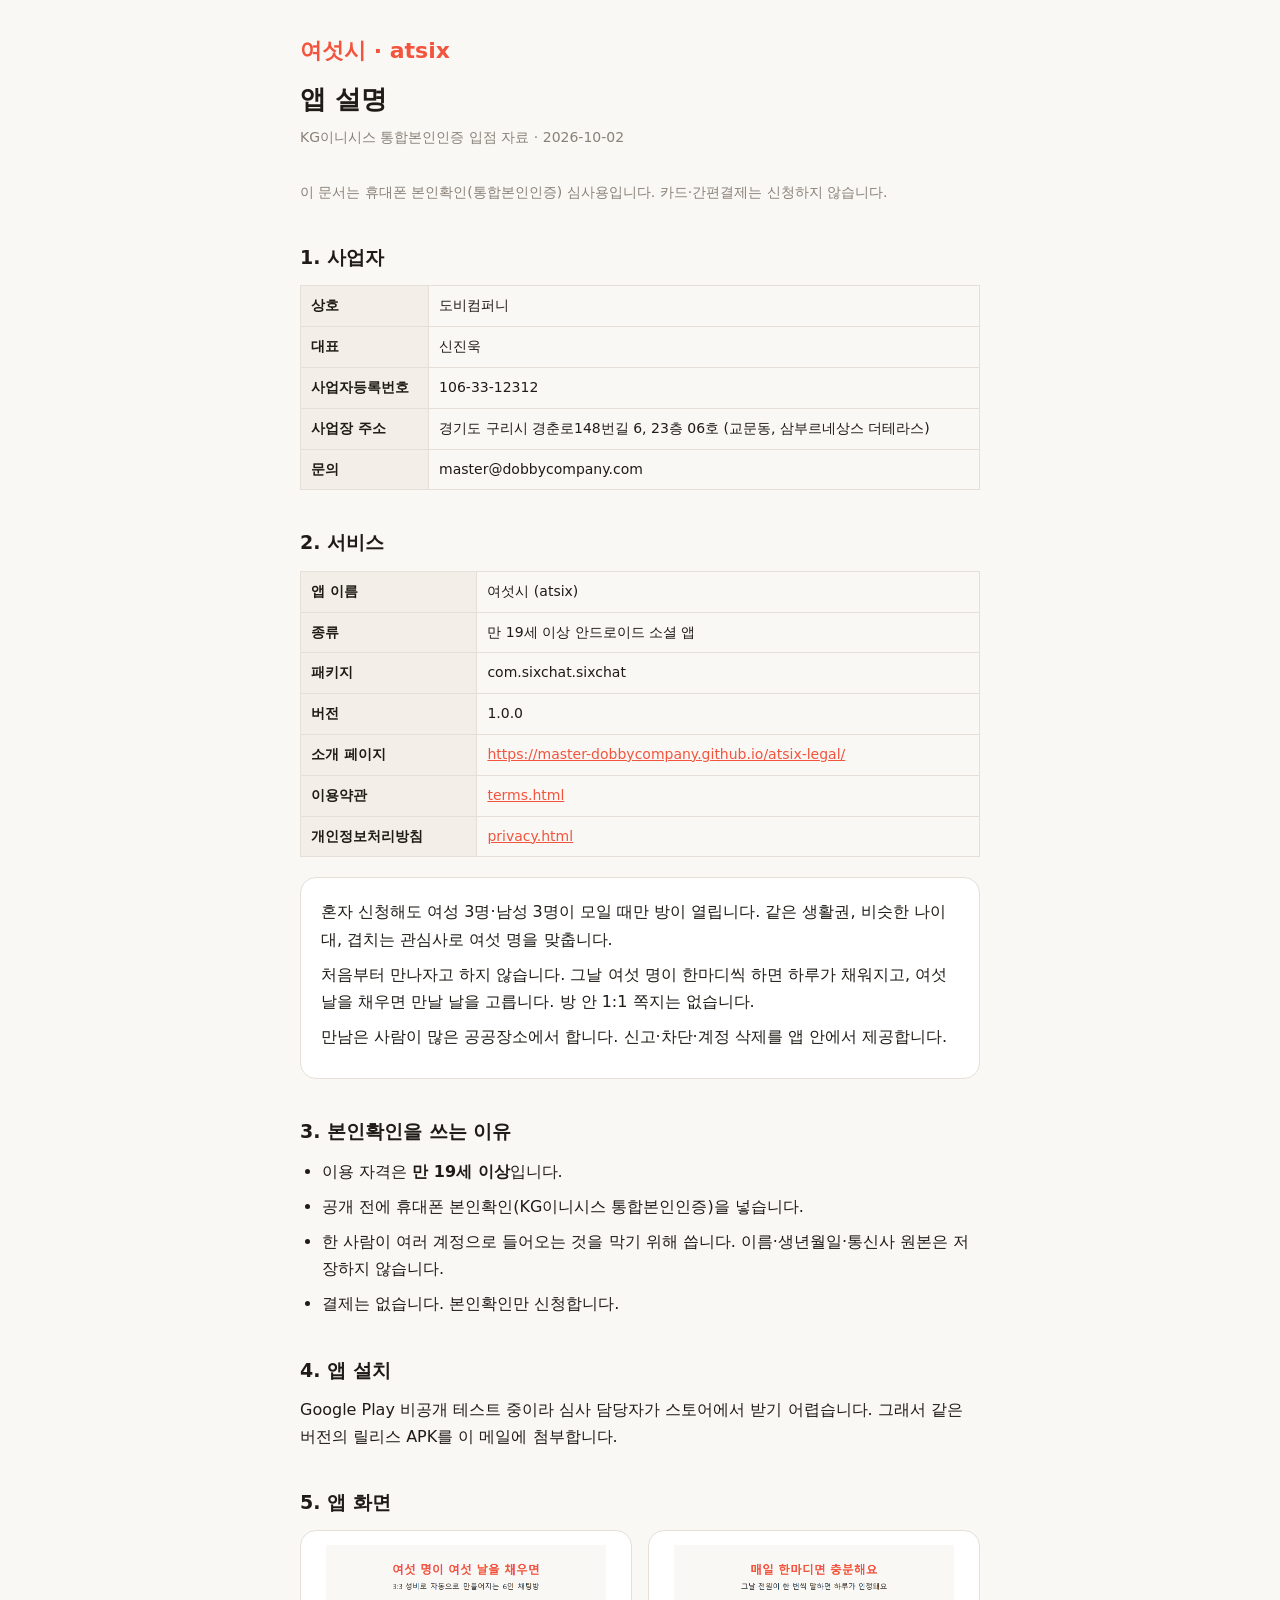
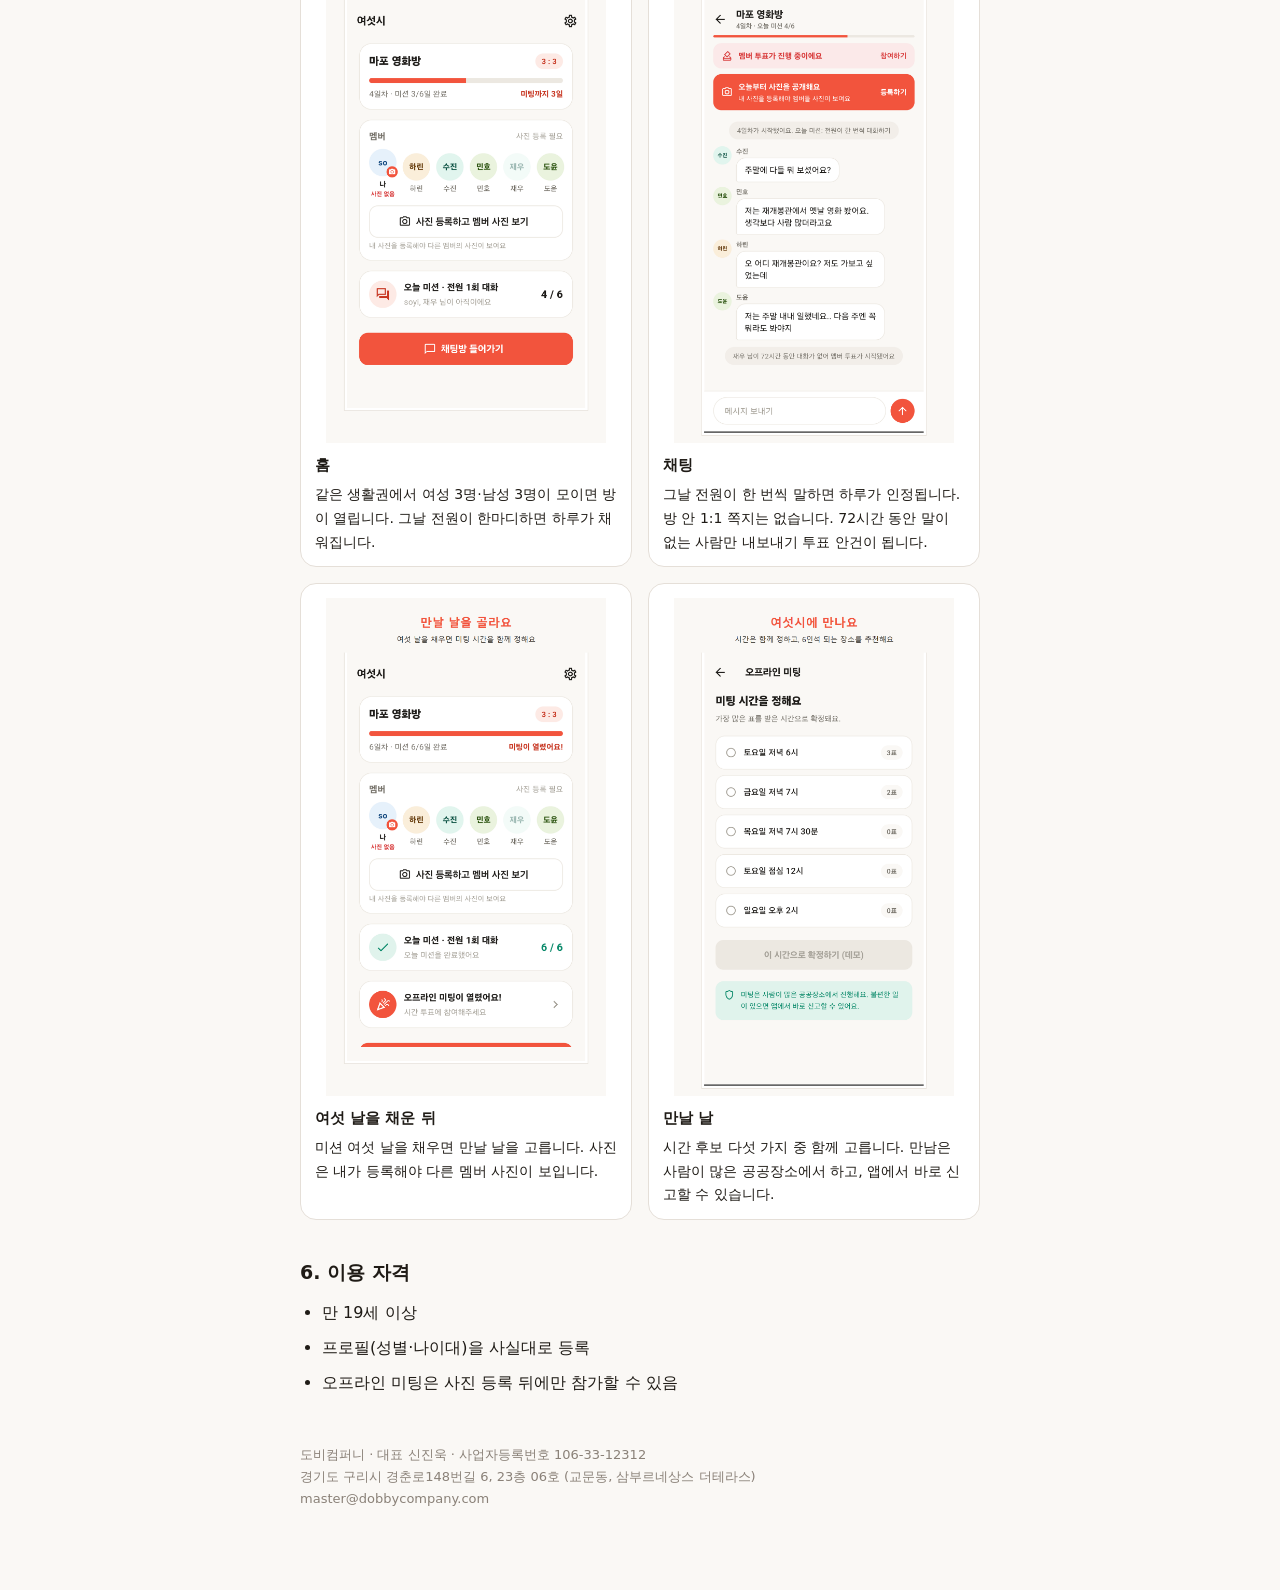
==== app.html @ fb7c488b "심사용 앱 설명 페이지를 넣는다" ====
<!DOCTYPE html>
<html lang="ko">
<head>
<meta charset="utf-8">
<meta name="viewport" content="width=device-width, initial-scale=1">
<title>여섯시 앱 설명 · 도비컴퍼니</title>
<link rel="stylesheet" href="assets/legal.css">
<style>
  .note { font-size: 14px; color: #8A8178; margin-bottom: 16px; }
  @media print {
    body { background: #fff; }
    .wrap { max-width: none; padding: 12px 16px 24px; }
    figure.shot { break-inside: avoid; }
    a { color: #1F1B16; text-decoration: none; }
  }
</style>
</head>
<body>
<div class="wrap">
  <header class="site">
    <a class="brand" href="index.html">여섯시 · atsix</a>
    <h1>앱 설명</h1>
    <p class="meta">KG이니시스 통합본인인증 입점 자료 · 2026-10-02</p>
  </header>

  <p class="note">이 문서는 휴대폰 본인확인(통합본인인증) 심사용입니다. 카드·간편결제는 신청하지 않습니다.</p>

  <h2>1. 사업자</h2>
  <table>
    <tr><th>상호</th><td>도비컴퍼니</td></tr>
    <tr><th>대표</th><td>신진욱</td></tr>
    <tr><th>사업자등록번호</th><td>106-33-12312</td></tr>
    <tr><th>사업장 주소</th><td>경기도 구리시 경춘로148번길 6, 23층 06호 (교문동, 삼부르네상스 더테라스)</td></tr>
    <tr><th>문의</th><td>master@dobbycompany.com</td></tr>
  </table>

  <h2>2. 서비스</h2>
  <table>
    <tr><th>앱 이름</th><td>여섯시 (atsix)</td></tr>
    <tr><th>종류</th><td>만 19세 이상 안드로이드 소셜 앱</td></tr>
    <tr><th>패키지</th><td>com.sixchat.sixchat</td></tr>
    <tr><th>버전</th><td>1.0.0</td></tr>
    <tr><th>소개 페이지</th><td><a href="https://master-dobbycompany.github.io/atsix-legal/">https://master-dobbycompany.github.io/atsix-legal/</a></td></tr>
    <tr><th>이용약관</th><td><a href="https://master-dobbycompany.github.io/atsix-legal/terms.html">terms.html</a></td></tr>
    <tr><th>개인정보처리방침</th><td><a href="https://master-dobbycompany.github.io/atsix-legal/privacy.html">privacy.html</a></td></tr>
  </table>

  <div class="card">
    <p>혼자 신청해도 여성 3명·남성 3명이 모일 때만 방이 열립니다.
    같은 생활권, 비슷한 나이대, 겹치는 관심사로 여섯 명을 맞춥니다.</p>
    <p>처음부터 만나자고 하지 않습니다. 그날 여섯 명이 한마디씩 하면 하루가 채워지고,
    여섯 날을 채우면 만날 날을 고릅니다. 방 안 1:1 쪽지는 없습니다.</p>
    <p>만남은 사람이 많은 공공장소에서 합니다. 신고·차단·계정 삭제를 앱 안에서 제공합니다.</p>
  </div>

  <h2>3. 본인확인을 쓰는 이유</h2>
  <ul>
    <li>이용 자격은 <strong>만 19세 이상</strong>입니다.</li>
    <li>공개 전에 휴대폰 본인확인(KG이니시스 통합본인인증)을 넣습니다.</li>
    <li>한 사람이 여러 계정으로 들어오는 것을 막기 위해 씁니다. 이름·생년월일·통신사 원본은 저장하지 않습니다.</li>
    <li>결제는 없습니다. 본인확인만 신청합니다.</li>
  </ul>

  <h2>4. 앱 설치</h2>
  <p>Google Play 비공개 테스트 중이라 심사 담당자가 스토어에서 받기 어렵습니다.
  그래서 같은 버전의 릴리스 APK를 이 메일에 첨부합니다.</p>

  <h2>5. 앱 화면</h2>
  <div class="shots">
    <figure class="shot">
      <img src="assets/screens/screenshot_1.png" width="280" height="498" alt="홈. 3대3 여섯 명 방과 그날 미션 진행">
      <figcaption>
        <strong>홈</strong>
        같은 생활권에서 여성 3명·남성 3명이 모이면 방이 열립니다. 그날 전원이 한마디하면 하루가 채워집니다.
      </figcaption>
    </figure>
    <figure class="shot">
      <img src="assets/screens/screenshot_2.png" width="280" height="498" alt="채팅방. 전원 한마디 미션과 대화">
      <figcaption>
        <strong>채팅</strong>
        그날 전원이 한 번씩 말하면 하루가 인정됩니다. 방 안 1:1 쪽지는 없습니다. 72시간 동안 말이 없는 사람만 내보내기 투표 안건이 됩니다.
      </figcaption>
    </figure>
    <figure class="shot">
      <img src="assets/screens/screenshot_3.png" width="280" height="498" alt="홈. 여섯 날 완료 뒤 오프라인 미팅 안내">
      <figcaption>
        <strong>여섯 날을 채운 뒤</strong>
        미션 여섯 날을 채우면 만날 날을 고릅니다. 사진은 내가 등록해야 다른 멤버 사진이 보입니다.
      </figcaption>
    </figure>
    <figure class="shot">
      <img src="assets/screens/screenshot_4.png" width="280" height="498" alt="미팅 시간 후보를 고르는 화면">
      <figcaption>
        <strong>만날 날</strong>
        시간 후보 다섯 가지 중 함께 고릅니다. 만남은 사람이 많은 공공장소에서 하고, 앱에서 바로 신고할 수 있습니다.
      </figcaption>
    </figure>
  </div>

  <h2>6. 이용 자격</h2>
  <ul>
    <li>만 19세 이상</li>
    <li>프로필(성별·나이대)을 사실대로 등록</li>
    <li>오프라인 미팅은 사진 등록 뒤에만 참가할 수 있음</li>
  </ul>

  <footer>
    도비컴퍼니 · 대표 신진욱 · 사업자등록번호 106-33-12312<br>
    경기도 구리시 경춘로148번길 6, 23층 06호 (교문동, 삼부르네상스 더테라스)<br>
    master@dobbycompany.com
  </footer>
</div>
</body>
</html>
---- assets/legal.css ----
/* 여섯시 약관 페이지 공통 스타일. 기능 우선 — 읽기 편한 문서면 충분하다. */
* { margin: 0; padding: 0; box-sizing: border-box; }
body {
  font-family: "Apple SD Gothic Neo", "Pretendard", "Noto Sans KR", system-ui, sans-serif;
  background: #FAF8F5;
  color: #1F1B16;
  line-height: 1.7;
  font-size: 16px;
}
.wrap { max-width: 720px; margin: 0 auto; padding: 32px 20px 80px; }
header.site { margin-bottom: 32px; }
header.site .brand { font-size: 22px; font-weight: 800; color: #F2543D; text-decoration: none; }
header.site .brand:hover { text-decoration: underline; }
h1 { font-size: 26px; font-weight: 800; margin: 8px 0 4px; }
.meta { font-size: 14px; color: #8A8178; margin-bottom: 28px; }
h2 { font-size: 19px; font-weight: 800; margin: 36px 0 10px; }
h3 { font-size: 16px; font-weight: 700; margin: 24px 0 8px; }
p, li { margin-bottom: 8px; }
ul, ol { padding-left: 22px; margin-bottom: 12px; }
table { width: 100%; border-collapse: collapse; margin: 12px 0 20px; font-size: 14px; }
th, td { border: 1px solid #E5DFD8; padding: 8px 10px; text-align: left; vertical-align: top; }
th { background: #F3EEE8; font-weight: 700; }
.card {
  background: #FFFFFF; border: 1px solid #E5DFD8; border-radius: 16px;
  padding: 20px; margin-bottom: 16px;
}
a { color: #F2543D; }
.todo {
  background: #FFF3CD; border: 1px dashed #D4A017; border-radius: 6px;
  padding: 0 6px; font-weight: 700; color: #8a6d00;
}
footer { margin-top: 48px; font-size: 13px; color: #8A8178; }
nav.docs a { display: block; font-size: 17px; font-weight: 700; margin-bottom: 6px; }
.shots {
  display: grid;
  grid-template-columns: 1fr 1fr;
  gap: 16px;
  margin: 12px 0 8px;
}
figure.shot {
  background: #FFFFFF;
  border: 1px solid #E5DFD8;
  border-radius: 16px;
  padding: 14px 14px 12px;
  margin: 0;
}
figure.shot img {
  width: 100%;
  max-width: 280px;
  display: block;
  margin: 0 auto;
}
figure.shot figcaption {
  margin-top: 10px;
  font-size: 14px;
  color: #1F1B16;
}
figure.shot figcaption strong {
  display: block;
  font-size: 15px;
  font-weight: 800;
  margin-bottom: 4px;
}
@media (max-width: 560px) {
  .shots { grid-template-columns: 1fr; }
}
@media (max-width: 480px) { body { font-size: 15px; } h1 { font-size: 22px; } }
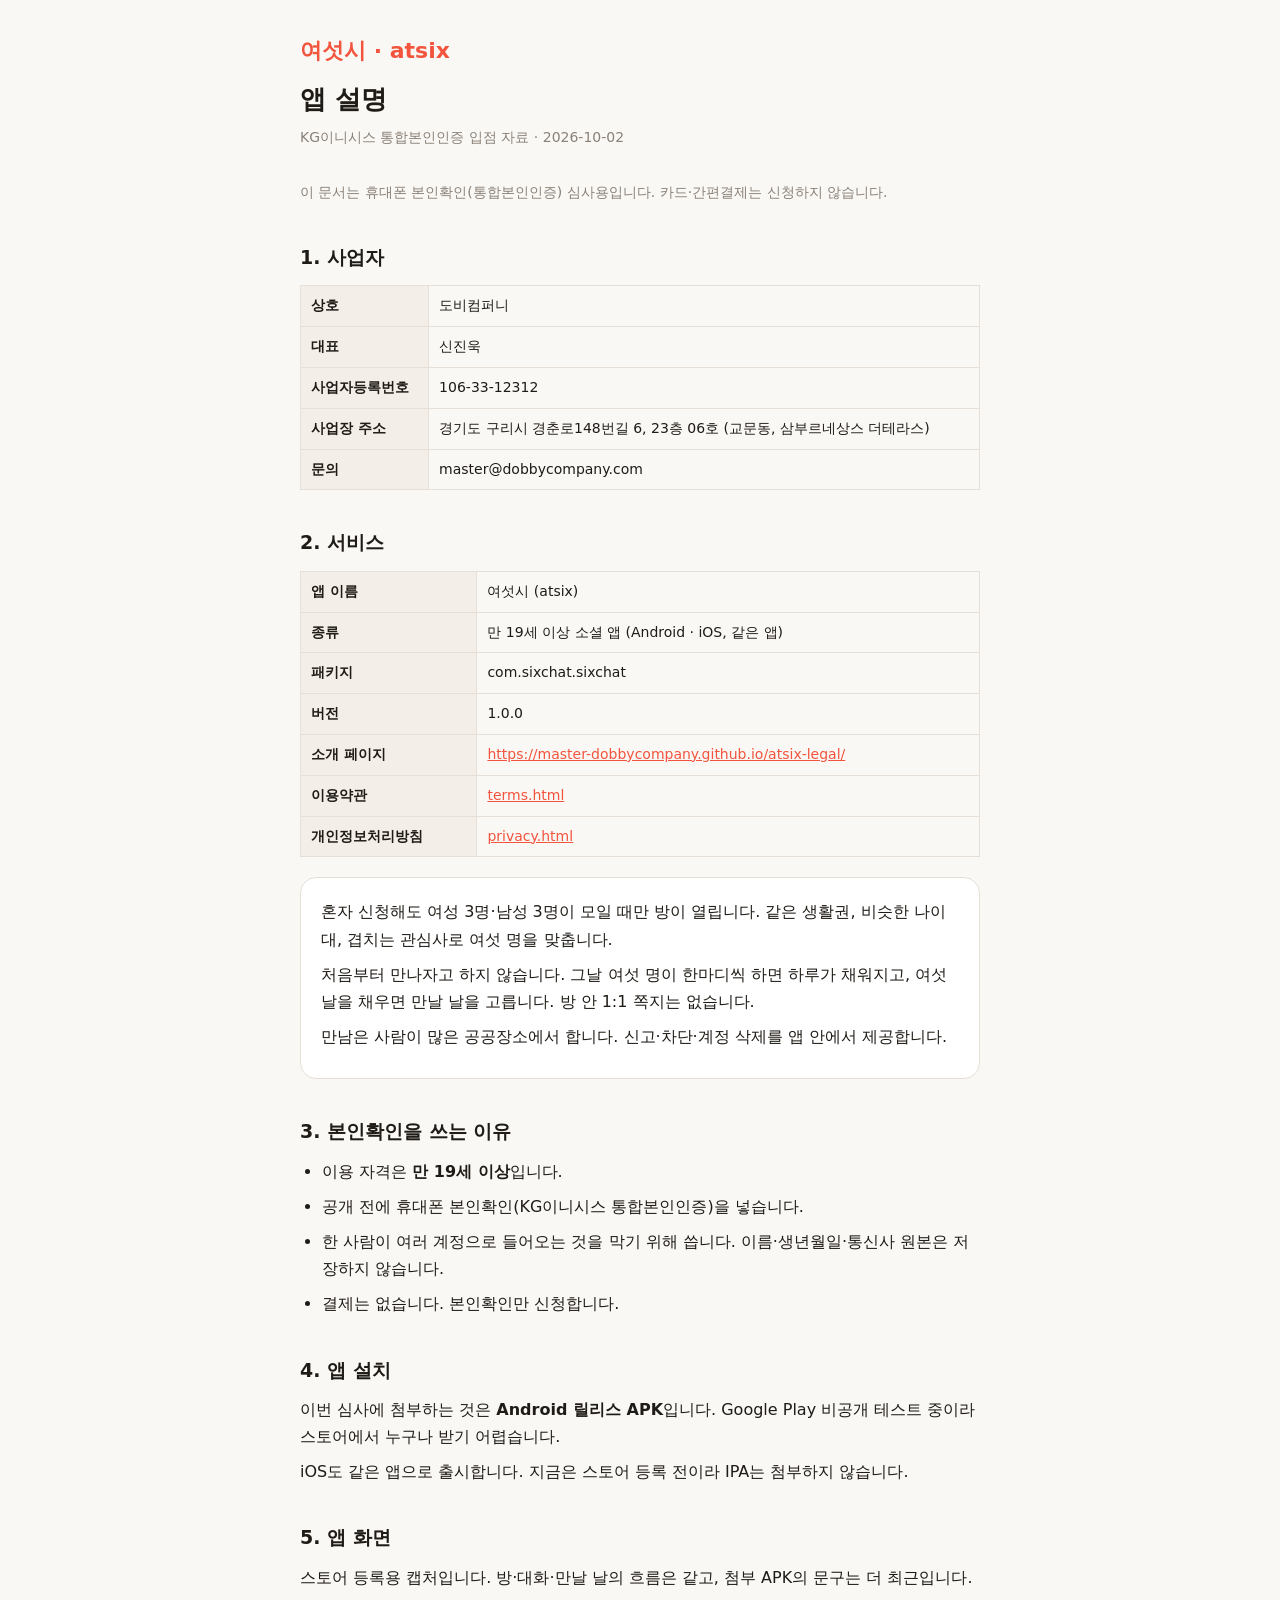
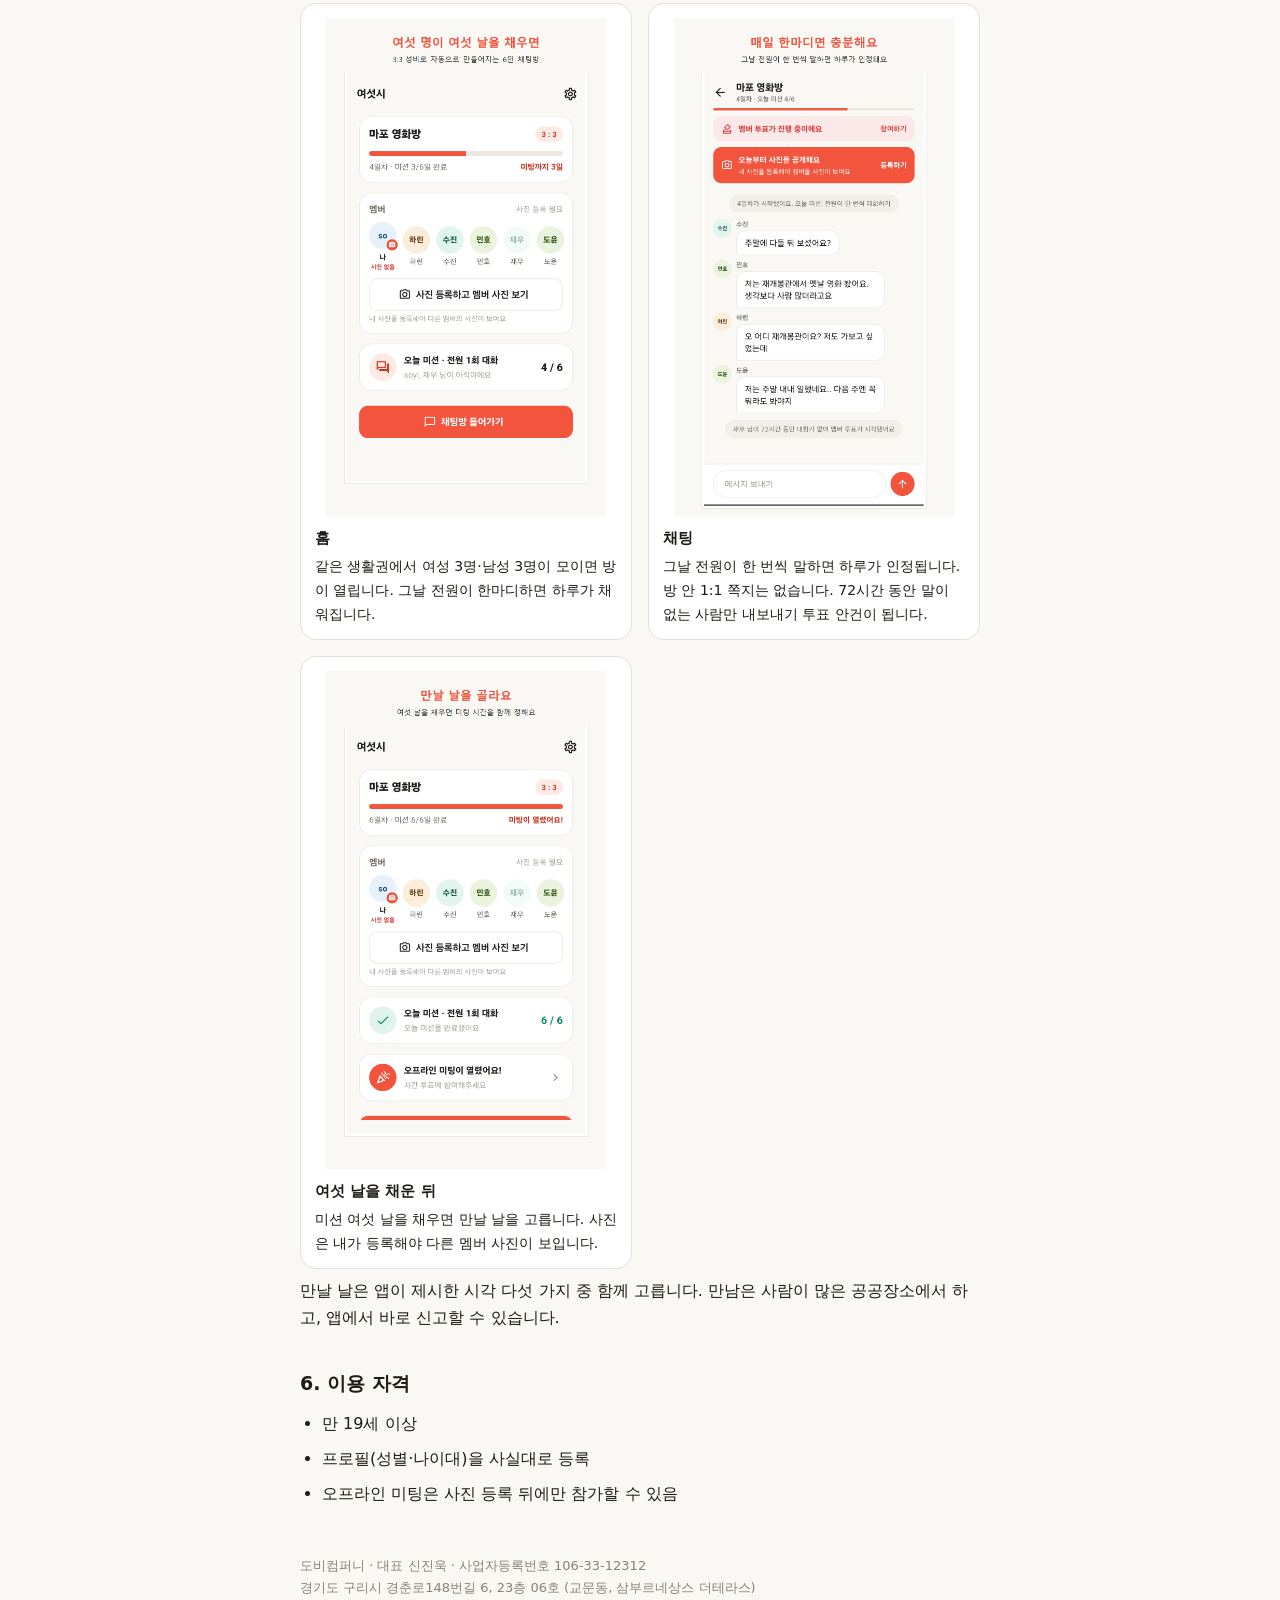
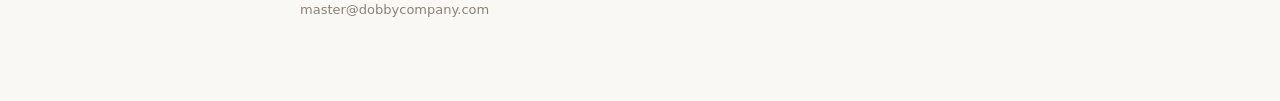
==== commit 9187bcdf: "심사용 설명에 iOS와 제출물 범위를 밝힌다" ====
--- a/app.html
+++ b/app.html
@@ -37,7 +37,7 @@
   <h2>2. 서비스</h2>
   <table>
     <tr><th>앱 이름</th><td>여섯시 (atsix)</td></tr>
-    <tr><th>종류</th><td>만 19세 이상 안드로이드 소셜 앱</td></tr>
+    <tr><th>종류</th><td>만 19세 이상 소셜 앱 (Android · iOS, 같은 앱)</td></tr>
     <tr><th>패키지</th><td>com.sixchat.sixchat</td></tr>
     <tr><th>버전</th><td>1.0.0</td></tr>
     <tr><th>소개 페이지</th><td><a href="https://master-dobbycompany.github.io/atsix-legal/">https://master-dobbycompany.github.io/atsix-legal/</a></td></tr>
@@ -62,10 +62,12 @@
   </ul>
 
   <h2>4. 앱 설치</h2>
-  <p>Google Play 비공개 테스트 중이라 심사 담당자가 스토어에서 받기 어렵습니다.
-  그래서 같은 버전의 릴리스 APK를 이 메일에 첨부합니다.</p>
+  <p>이번 심사에 첨부하는 것은 <strong>Android 릴리스 APK</strong>입니다.
+  Google Play 비공개 테스트 중이라 스토어에서 누구나 받기 어렵습니다.</p>
+  <p>iOS도 같은 앱으로 출시합니다. 지금은 스토어 등록 전이라 IPA는 첨부하지 않습니다.</p>
 
   <h2>5. 앱 화면</h2>
+  <p>스토어 등록용 캡처입니다. 방·대화·만날 날의 흐름은 같고, 첨부 APK의 문구는 더 최근입니다.</p>
   <div class="shots">
     <figure class="shot">
       <img src="assets/screens/screenshot_1.png" width="280" height="498" alt="홈. 3대3 여섯 명 방과 그날 미션 진행">
@@ -88,14 +90,8 @@
         미션 여섯 날을 채우면 만날 날을 고릅니다. 사진은 내가 등록해야 다른 멤버 사진이 보입니다.
       </figcaption>
     </figure>
-    <figure class="shot">
-      <img src="assets/screens/screenshot_4.png" width="280" height="498" alt="미팅 시간 후보를 고르는 화면">
-      <figcaption>
-        <strong>만날 날</strong>
-        시간 후보 다섯 가지 중 함께 고릅니다. 만남은 사람이 많은 공공장소에서 하고, 앱에서 바로 신고할 수 있습니다.
-      </figcaption>
-    </figure>
   </div>
+  <p>만날 날은 앱이 제시한 시각 다섯 가지 중 함께 고릅니다. 만남은 사람이 많은 공공장소에서 하고, 앱에서 바로 신고할 수 있습니다.</p>
 
   <h2>6. 이용 자격</h2>
   <ul>
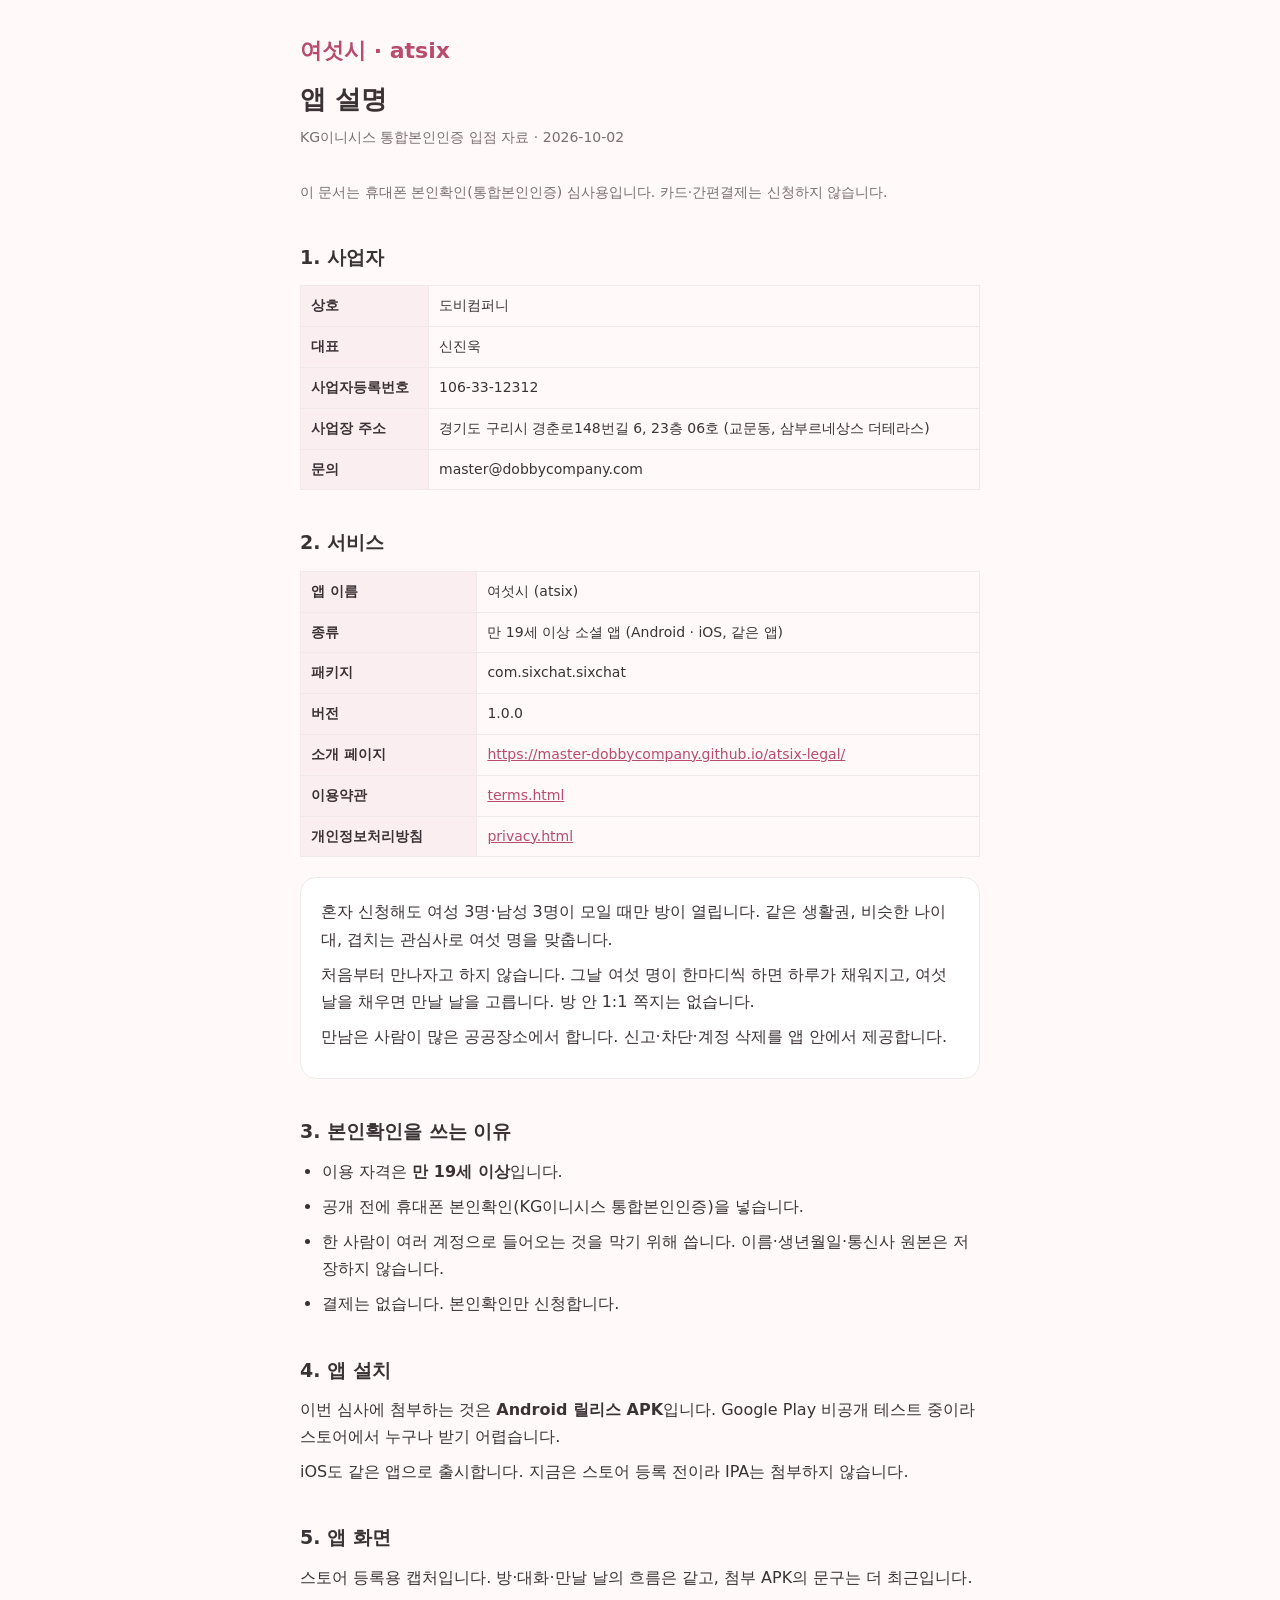
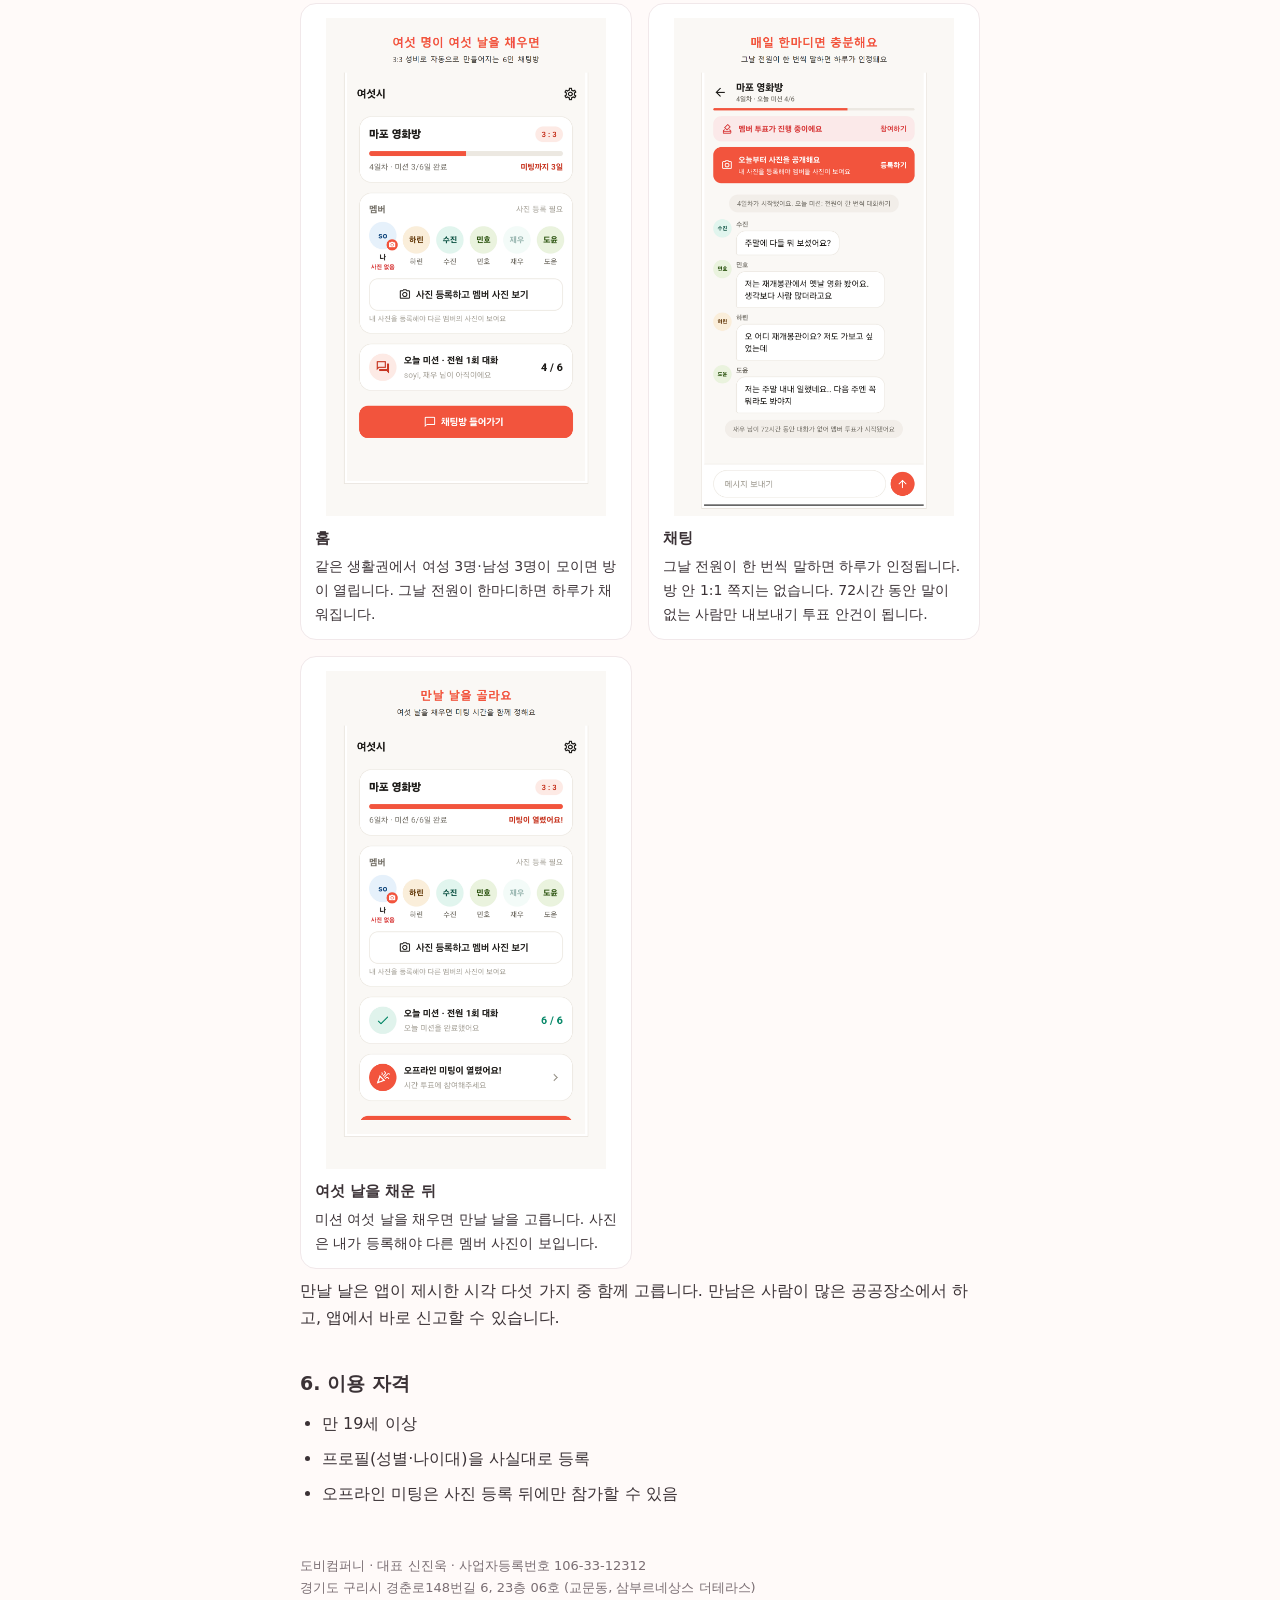
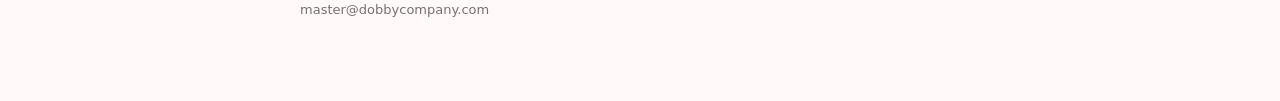
==== commit df90c392: "약관 사이트를 새 디자인(장미색)으로 맞추고 안내 상자 글자 대비를 높인다" ====
--- a/app.html
+++ b/app.html
@@ -6,7 +6,7 @@
 <title>여섯시 앱 설명 · 도비컴퍼니</title>
 <link rel="stylesheet" href="assets/legal.css">
 <style>
-  .note { font-size: 14px; color: #8A8178; margin-bottom: 16px; }
+  .note { font-size: 14px; color: #7A6E73; margin-bottom: 16px; }
   @media print {
     body { background: #fff; }
     .wrap { max-width: none; padding: 12px 16px 24px; }
--- a/assets/legal.css
+++ b/assets/legal.css
@@ -2,34 +2,34 @@
 * { margin: 0; padding: 0; box-sizing: border-box; }
 body {
   font-family: "Apple SD Gothic Neo", "Pretendard", "Noto Sans KR", system-ui, sans-serif;
-  background: #FAF8F5;
-  color: #1F1B16;
+  background: #FFFAF9;
+  color: #3B3236;
   line-height: 1.7;
   font-size: 16px;
 }
 .wrap { max-width: 720px; margin: 0 auto; padding: 32px 20px 80px; }
 header.site { margin-bottom: 32px; }
-header.site .brand { font-size: 22px; font-weight: 800; color: #F2543D; text-decoration: none; }
+header.site .brand { font-size: 22px; font-weight: 800; color: #B84B6E; text-decoration: none; }
 header.site .brand:hover { text-decoration: underline; }
 h1 { font-size: 26px; font-weight: 800; margin: 8px 0 4px; }
-.meta { font-size: 14px; color: #8A8178; margin-bottom: 28px; }
+.meta { font-size: 14px; color: #7A6E73; margin-bottom: 28px; }
 h2 { font-size: 19px; font-weight: 800; margin: 36px 0 10px; }
 h3 { font-size: 16px; font-weight: 700; margin: 24px 0 8px; }
 p, li { margin-bottom: 8px; }
 ul, ol { padding-left: 22px; margin-bottom: 12px; }
 table { width: 100%; border-collapse: collapse; margin: 12px 0 20px; font-size: 14px; }
-th, td { border: 1px solid #E5DFD8; padding: 8px 10px; text-align: left; vertical-align: top; }
-th { background: #F3EEE8; font-weight: 700; }
+th, td { border: 1px solid #F1E8EA; padding: 8px 10px; text-align: left; vertical-align: top; }
+th { background: #FBEEF1; font-weight: 700; }
 .card {
-  background: #FFFFFF; border: 1px solid #E5DFD8; border-radius: 16px;
+  background: #FFFFFF; border: 1px solid #F1E8EA; border-radius: 16px;
   padding: 20px; margin-bottom: 16px;
 }
-a { color: #F2543D; }
+a { color: #B84B6E; }
 .todo {
   background: #FFF3CD; border: 1px dashed #D4A017; border-radius: 6px;
   padding: 0 6px; font-weight: 700; color: #8a6d00;
 }
-footer { margin-top: 48px; font-size: 13px; color: #8A8178; }
+footer { margin-top: 48px; font-size: 13px; color: #7A6E73; }
 nav.docs a { display: block; font-size: 17px; font-weight: 700; margin-bottom: 6px; }
 .shots {
   display: grid;
@@ -39,7 +39,7 @@
 }
 figure.shot {
   background: #FFFFFF;
-  border: 1px solid #E5DFD8;
+  border: 1px solid #F1E8EA;
   border-radius: 16px;
   padding: 14px 14px 12px;
   margin: 0;
@@ -53,7 +53,7 @@
 figure.shot figcaption {
   margin-top: 10px;
   font-size: 14px;
-  color: #1F1B16;
+  color: #3B3236;
 }
 figure.shot figcaption strong {
   display: block;
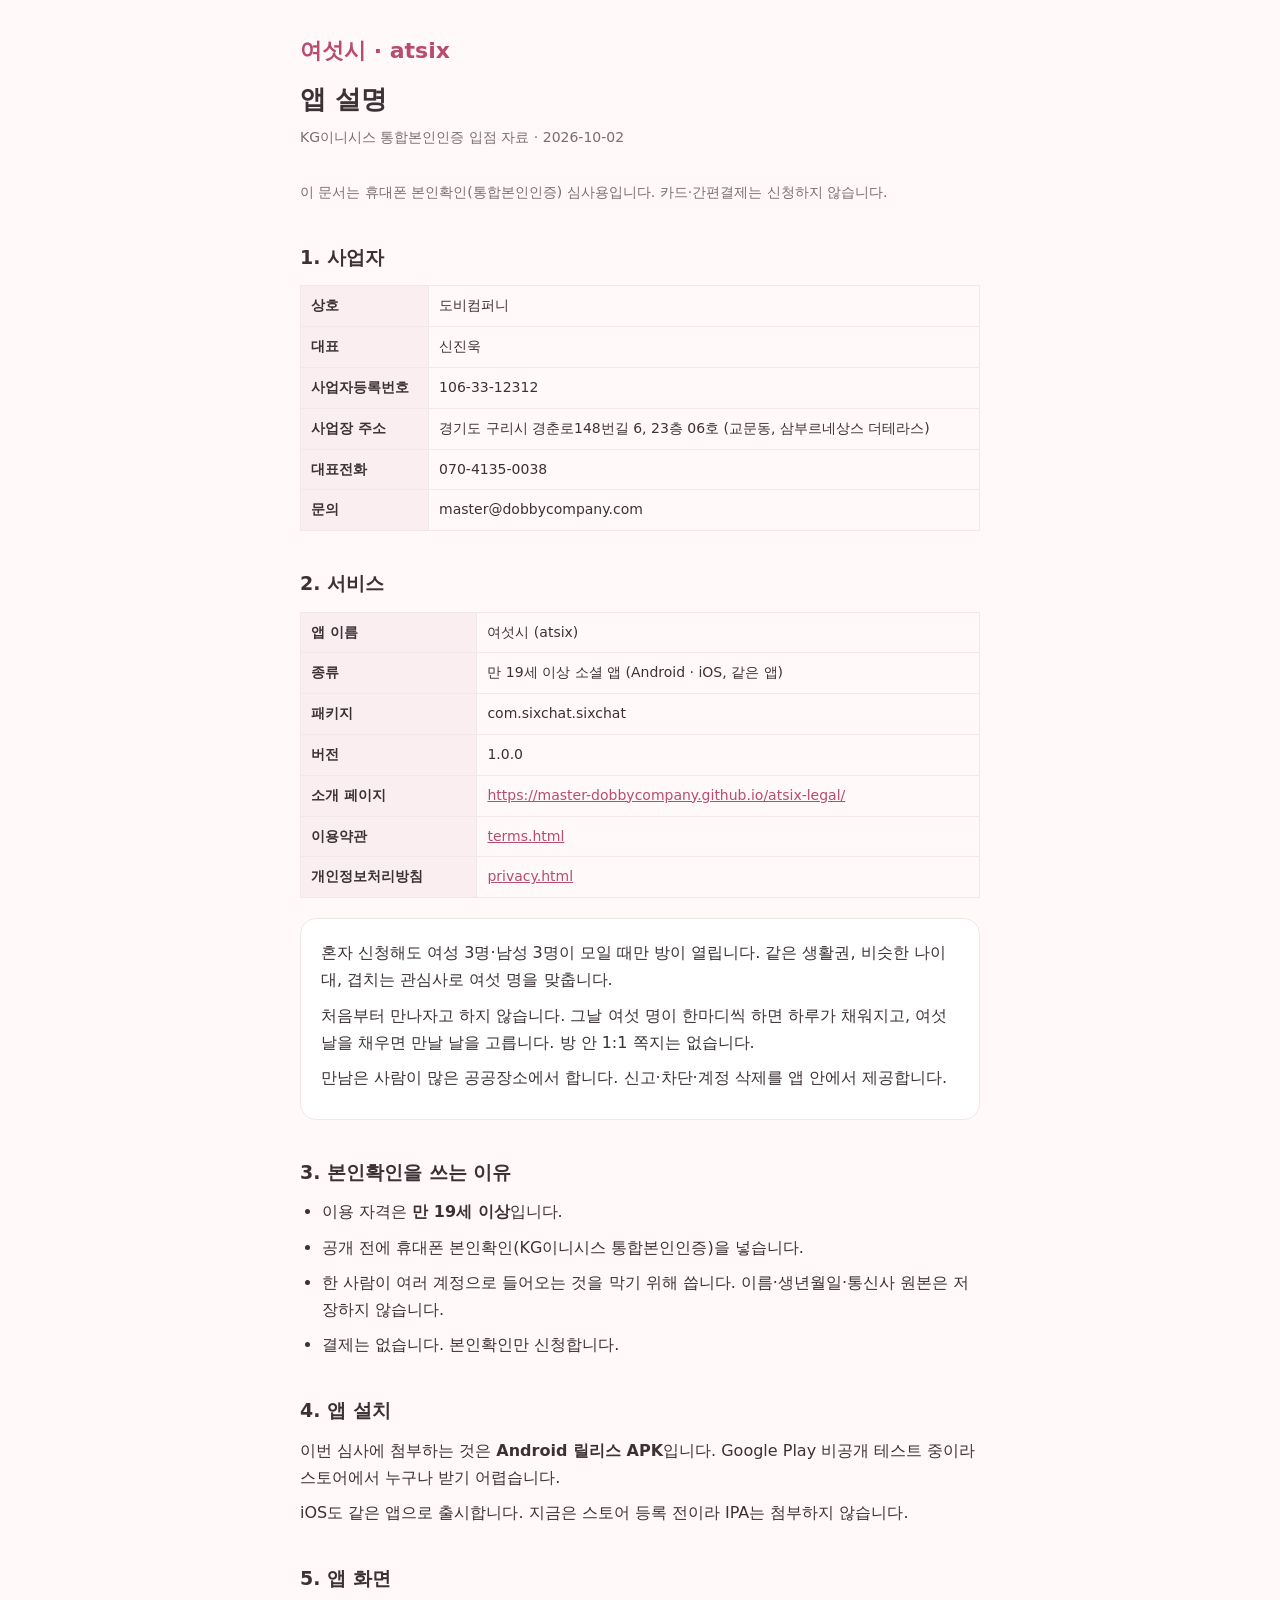
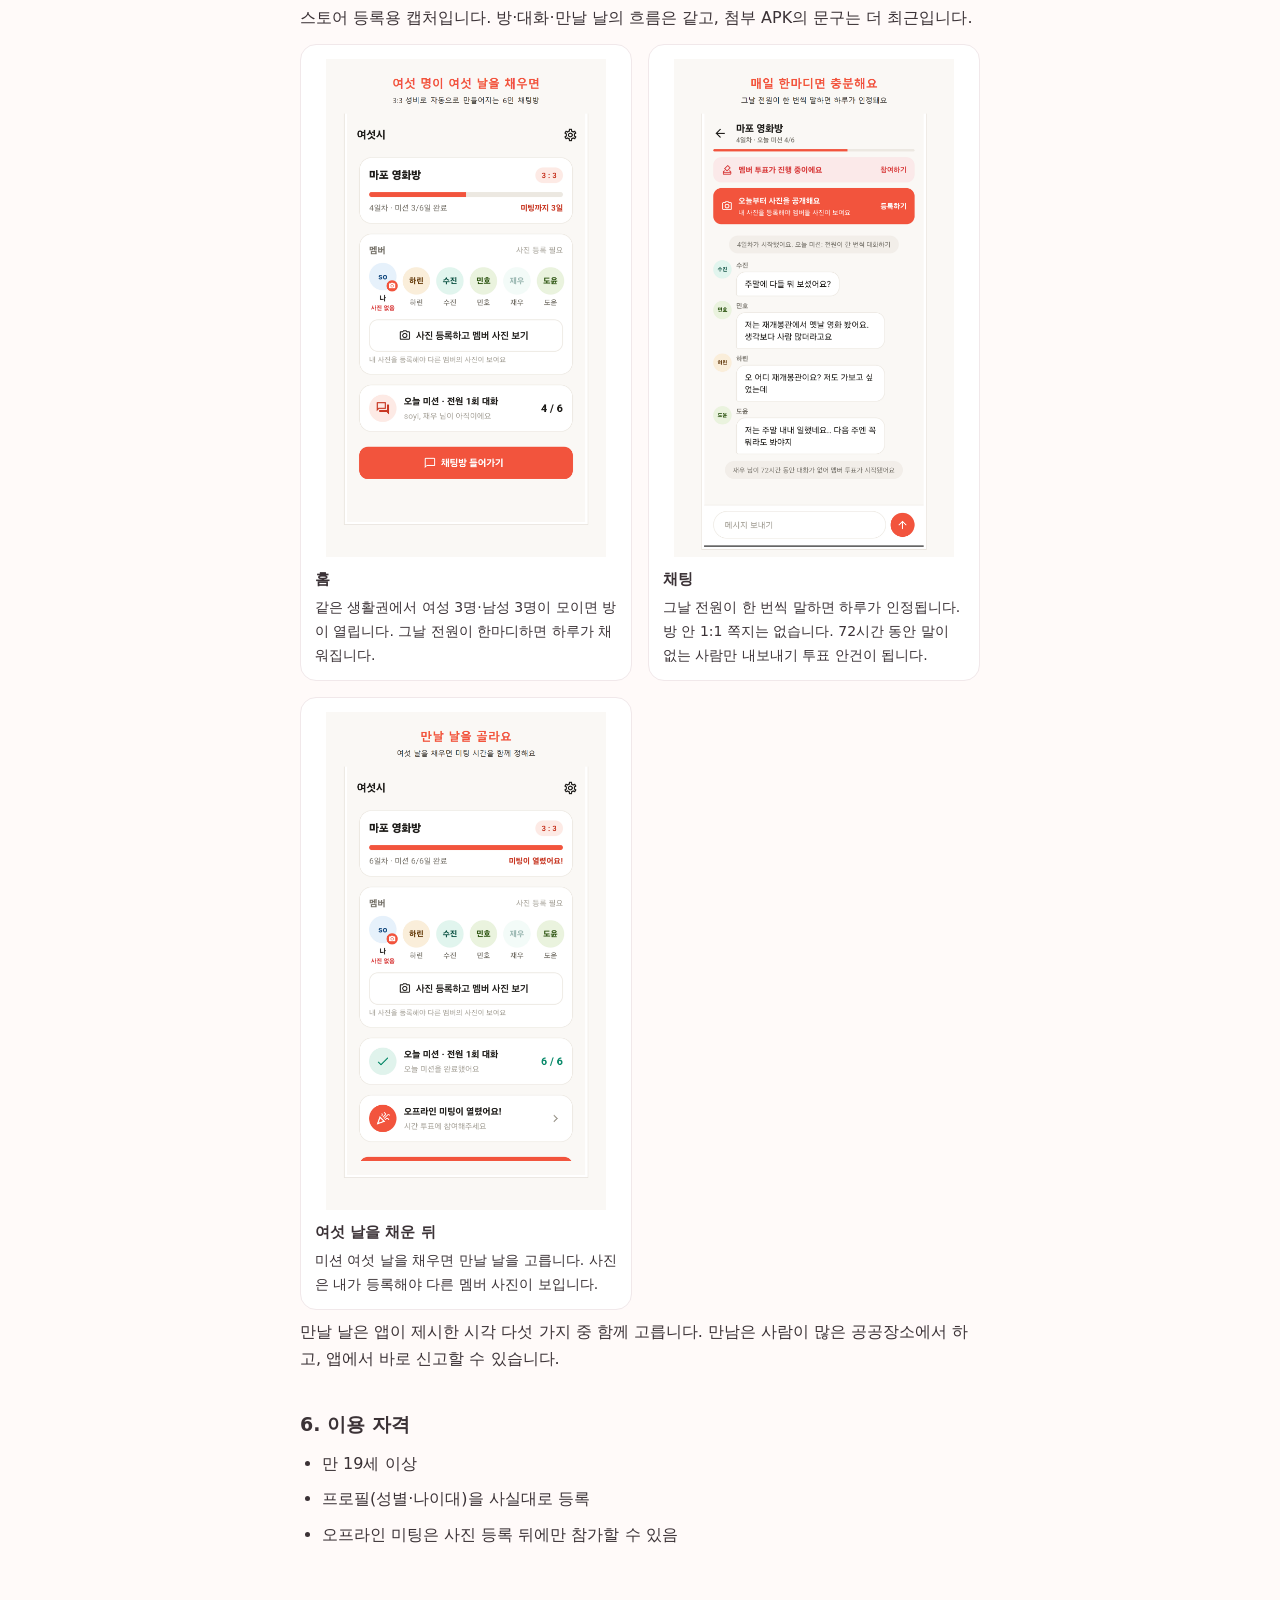
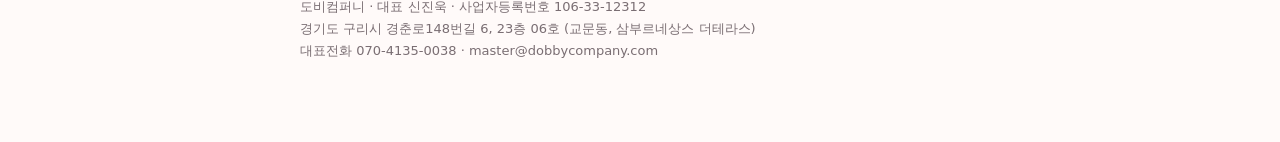
==== commit 3d03ba79: "사업자 대표전화 추가" ====
--- a/app.html
+++ b/app.html
@@ -31,6 +31,7 @@
     <tr><th>대표</th><td>신진욱</td></tr>
     <tr><th>사업자등록번호</th><td>106-33-12312</td></tr>
     <tr><th>사업장 주소</th><td>경기도 구리시 경춘로148번길 6, 23층 06호 (교문동, 삼부르네상스 더테라스)</td></tr>
+    <tr><th>대표전화</th><td>070-4135-0038</td></tr>
     <tr><th>문의</th><td>master@dobbycompany.com</td></tr>
   </table>
 
@@ -103,7 +104,7 @@
   <footer>
     도비컴퍼니 · 대표 신진욱 · 사업자등록번호 106-33-12312<br>
     경기도 구리시 경춘로148번길 6, 23층 06호 (교문동, 삼부르네상스 더테라스)<br>
-    master@dobbycompany.com
+    대표전화 070-4135-0038 · master@dobbycompany.com
   </footer>
 </div>
 </body>
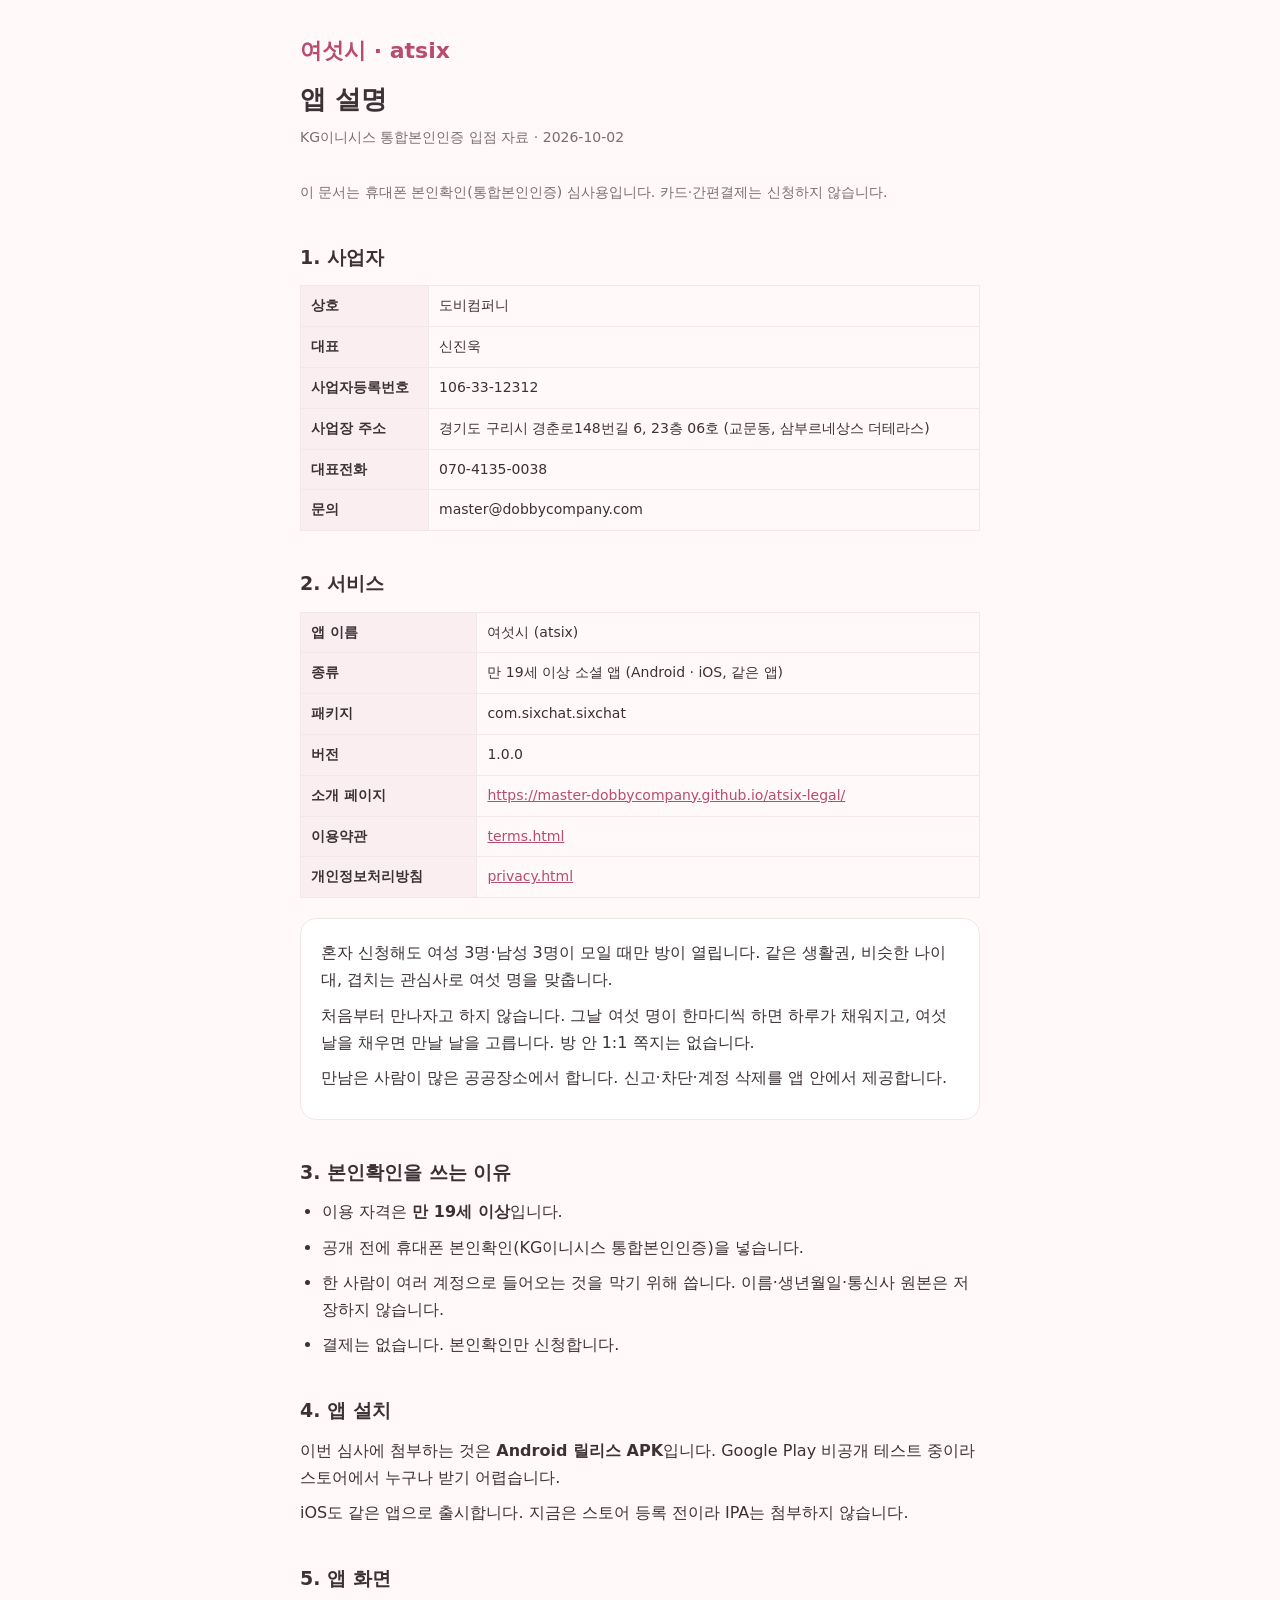
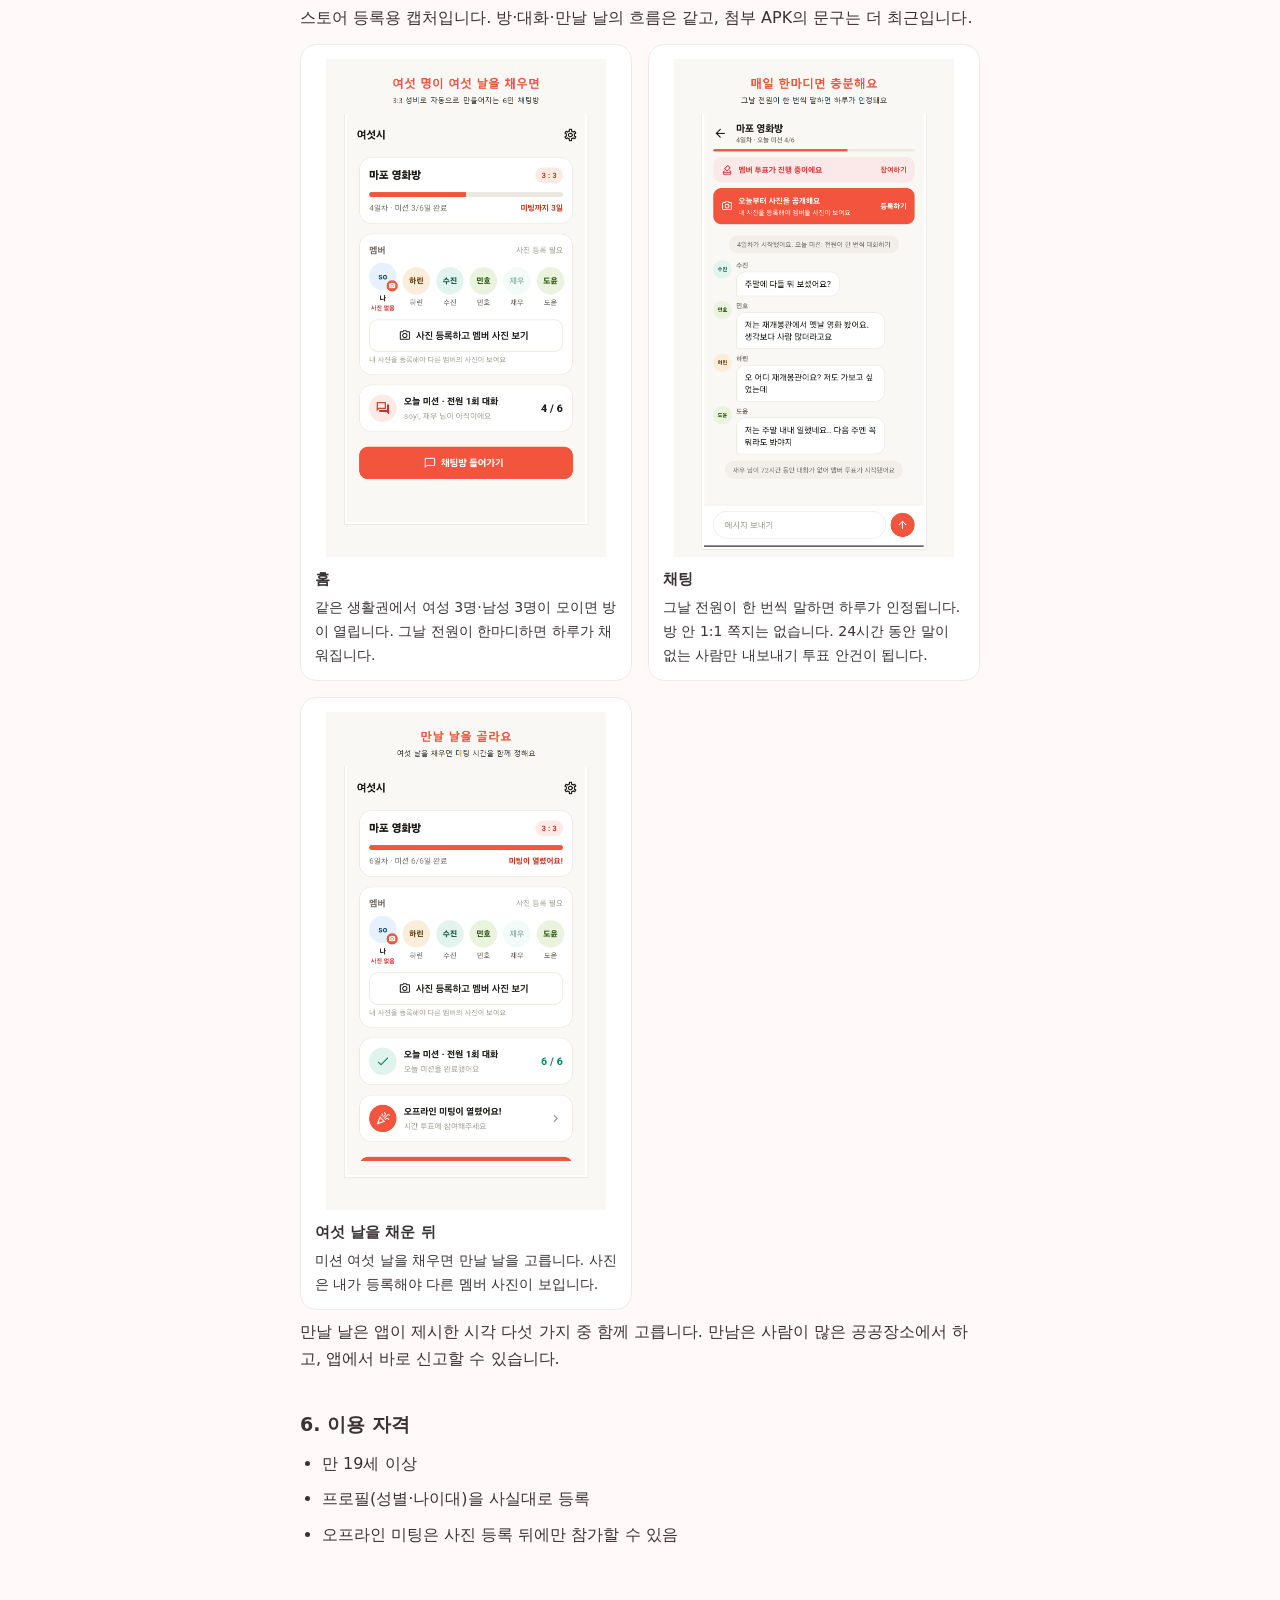
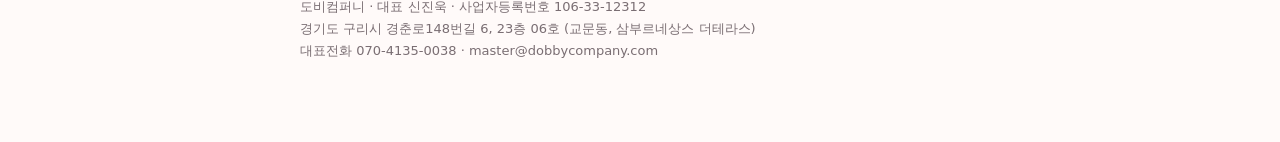
==== commit 15c81fe8: "약관 제5조·제5조의2·제6조, 처리방침 추천 관계 (2026-10-19)" ====
--- a/app.html
+++ b/app.html
@@ -81,7 +81,7 @@
       <img src="assets/screens/screenshot_2.png" width="280" height="498" alt="채팅방. 전원 한마디 미션과 대화">
       <figcaption>
         <strong>채팅</strong>
-        그날 전원이 한 번씩 말하면 하루가 인정됩니다. 방 안 1:1 쪽지는 없습니다. 72시간 동안 말이 없는 사람만 내보내기 투표 안건이 됩니다.
+        그날 전원이 한 번씩 말하면 하루가 인정됩니다. 방 안 1:1 쪽지는 없습니다. 24시간 동안 말이 없는 사람만 내보내기 투표 안건이 됩니다.
       </figcaption>
     </figure>
     <figure class="shot">
